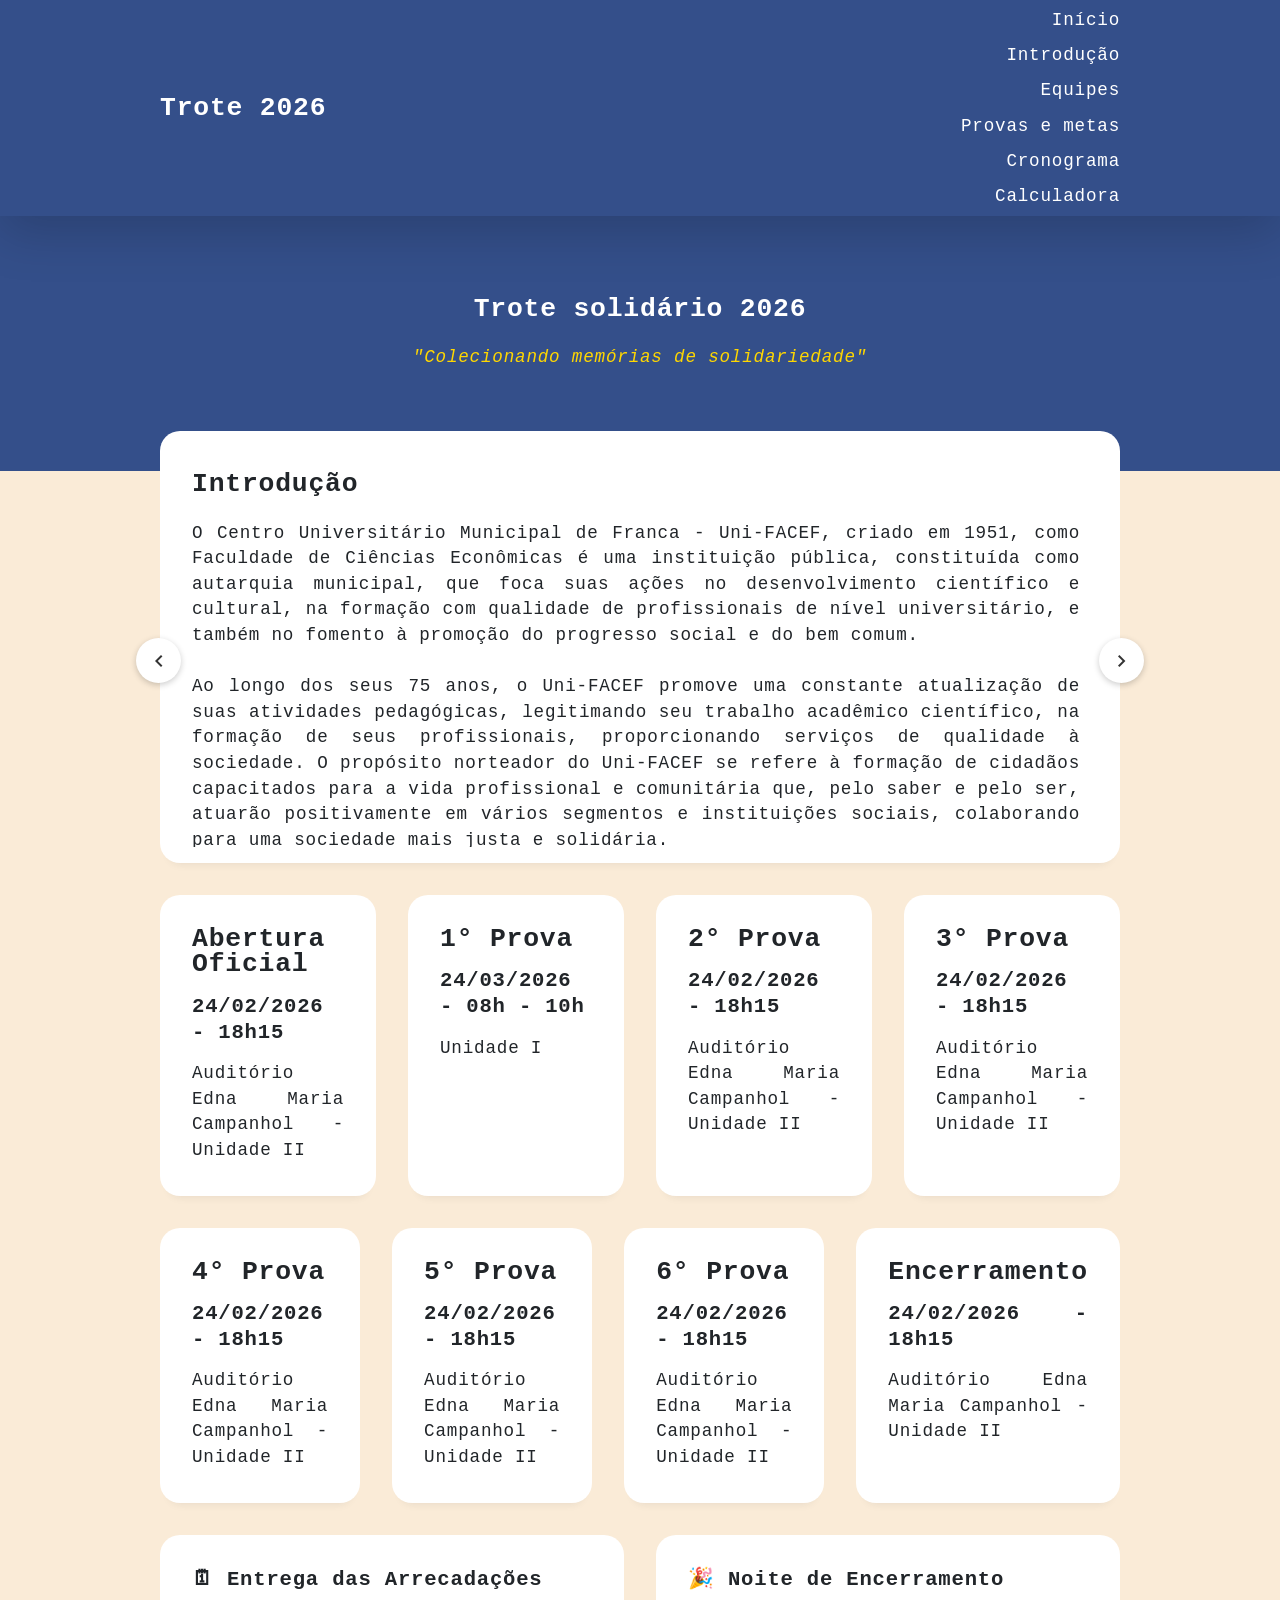
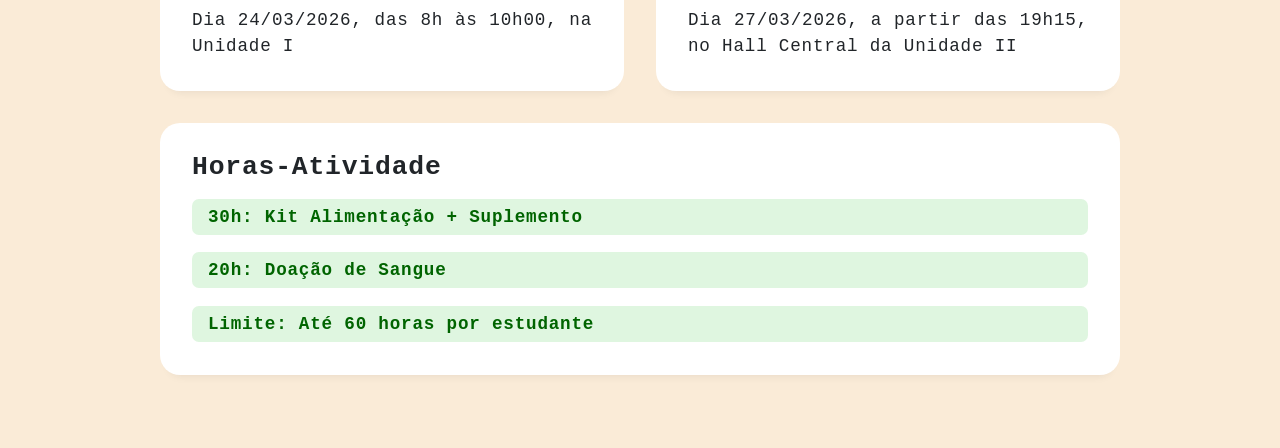
==== index.html @ 021a2d8d "initial" ====
<!DOCTYPE html>
<html lang="pt-BR">
    <head>
        <!-- Meta data -->
        <meta charset="UTF-8">
        <meta name="title" content="Trote solidário 2026">
        <meta name="description" content="Trote solidário 2026">
        <meta name="viewport" content="width=device-width, initial-scale=1.0">
        <!-- CSS and statis files -->
        <link rel="stylesheet" href="./css/styles.css" >
        <!-- Google fonts -->
        <link rel="preconnect" href="https://fonts.googleapis.com">
        <link rel="preconnect" href="https://fonts.gstatic.com" crossorigin>
        <link href="https://fonts.googleapis.com/css2?family=Montserrat:ital@0;1&family=Mulish:ital,wght@0,200..1000;1,200..1000&family=Ubuntu+Mono:ital,wght@0,400;0,700;1,400;1,700&family=Ubuntu+Sans&family=Ubuntu+Sans+Mono:ital,wght@0,400..700;1,400..700&family=Ubuntu:ital,wght@0,300;0,400;0,500;0,700;1,300;1,400;1,500;1,700&display=swap" rel="stylesheet">
        <!-- Icons -->
        <link href="https://fonts.googleapis.com/css2?family=Material+Symbols+Outlined" rel="stylesheet">
        <link rel="stylesheet" href="https://cdn.jsdelivr.net/npm/bootstrap-icons@1.13.1/font/bootstrap-icons.min.css">
        <!-- Favicon -->
        <link rel="shortcut icon" href="https://ava-grad.unifacef.com.br/pluginfile.php/1/core_admin/favicon/64x64/1707216088/unifacef.png" />
        <!-- Title -->
        <title>Trote solidário 2026</title>
    </head>
    <body>
        <nav class="menu container"> <!-- Menu de navegação -->
            <div class="nav-main">
                <h1>Trote 2026</h1>
                <div class="menu-itens">
                    <a href="index.html">Início</a>
                    <a href="introducao.html">Introdução</a>
                    <!-- <a href="formato.html">Formato</a> -->
                    <a href="equipes.html">Equipes</a>
                    <a href="provas-e-metas.html">Provas e metas</a>
                    <!-- <a href="integragao.html">Integração</a> -->
                    <a href="cronograma.html">Cronograma</a>
                    <a href="calculadora.html">Calculadora</a>
                </div>
            </div>
        </nav>
        <header class="container">
            <div class="flex-column">
                <div class="banner">
                    <h2>Trote solidário 2026</h2>
                    <em>"Colecionando memórias de solidariedade"</em>
                </div>
            </div>
        </header>
        <main> <!-- Múltiplos sections dentro do main -->

            <section class="container" style="position: relative;">
                <button class="nav-btn left" onclick="anterior()">
                    <span class="material-symbols-outlined">
                        chevron_left
                    </span>
                </button>
                <div class="card-body" style="display: flex; align-items: center;">
                    <div class="retrivedContent">
                        <h2 id="contentTitle"></h2>
                        <div id="contentDescription"></div>
                    </div>
                </div>
                <button class="nav-btn right" onclick="proximo()">
                    <span class="material-symbols-outlined">
                        chevron_right
                    </span>
                </button>
            </section>

            <section class="container">
                <div class="row">

                    <div class="card-body" data-modal-target="#modal1">
                        <h2 class="h3-card">
                            Abertura Oficial
                        </h2>
                        <h3 class="h3-card">
                            24/02/2026 - 18h15
                        </h3>
                        <p class="p-card">
                            Auditório Edna Maria Campanhol - Unidade II
                        </p>
                    </div>

                    <div class="card-body" data-modal-target="#modal2">
                        <h2 class="h3-card">
                            1° Prova
                        </h2>
                        <h3 class="h3-card">
                            24/03/2026 - 08h - 10h
                        </h3>
                        <p class="p-card">
                            Unidade I
                        </p>
                    </div>

                    <div class="card-body" data-modal-target="#modal1">
                        <h2 class="h3-card">
                            2° Prova
                        </h2>
                        <h3 class="h3-card">
                            24/02/2026 - 18h15
                        </h3>
                        <p class="p-card">
                            Auditório Edna Maria Campanhol - Unidade II
                        </p>
                    </div>

                    <div class="card-body" data-modal-target="#modal1">
                        <h2 class="h3-card">
                            3° Prova
                        </h2>
                        <h3 class="h3-card">
                            24/02/2026 - 18h15
                        </h3>
                        <p class="p-card">
                            Auditório Edna Maria Campanhol - Unidade II
                        </p>
                    </div>

                </div>
            </section>

            <section class="container">
                <div class="row">

                    <div class="card-body" data-modal-target="#modal1">
                        <h2 class="h3-card">
                            4° Prova
                        </h2>
                        <h3 class="h3-card">
                            24/02/2026 - 18h15
                        </h3>
                        <p class="p-card">
                            Auditório Edna Maria Campanhol - Unidade II
                        </p>
                    </div>

                    <div class="card-body" data-modal-target="#modal1">
                        <h2 class="h3-card">
                            5° Prova
                        </h2>
                        <h3 class="h3-card">
                            24/02/2026 - 18h15
                        </h3>
                        <p class="p-card">
                            Auditório Edna Maria Campanhol - Unidade II
                        </p>
                    </div>

                    <div class="card-body" data-modal-target="#modal1">
                        <h2 class="h3-card">
                            6° Prova
                        </h2>
                        <h3 class="h3-card">
                            24/02/2026 - 18h15
                        </h3>
                        <p class="p-card">
                            Auditório Edna Maria Campanhol - Unidade II
                        </p>
                    </div>

                    <div class="card-body" data-modal-target="#modal1">
                        <h2 class="h3-card">
                            Encerramento
                        </h2>
                        <h3 class="h3-card">
                            24/02/2026 - 18h15
                        </h3>
                        <p class="p-card">
                            Auditório Edna Maria Campanhol - Unidade II
                        </p>
                    </div>

                </div>
            </section>

            <section class="container">
                <div class="row">
                    <div class="card-body">
                        <h3 class="h3-card">
                            🗓 Entrega das Arrecadações
                        </h3>
                        <p class="p-card">
                            Dia 24/03/2026, das 8h às 10h00, na Unidade I
                        </p>
                    </div>
                    <div class="card-body">
                        <h3 class="h3-card">
                            🎉 Noite de Encerramento
                        </h3>
                        <p class="p-card">
                            Dia 27/03/2026, a partir das 19h15, no Hall Central da Unidade II

                        </p>
                    </div>
                </div>
            </section>

            <section class="container">
                <div class="card-body">
                    <h2 class="h2-card">Horas-Atividade</h2>
                    <p class="success">30h: Kit Alimentação + Suplemento</p>
                    <p class="success">20h: Doação de Sangue</p>
                    <p class="success">Limite: Até 60 horas por estudante</p>
                </div>
            </section>
        </main>
        <footer class="container">
            <p>Esse é o conteúdo da footer</p>
        </footer>
    </body>
    <!-- Modal Abertura Oficial -->
    <div id="modal1" class="modal">
        <div class="modal-content">
            <div class="modal-header">
                <h2 class="h2-card">Abertura oficial e sorteio de cores</h2>
                <span data-modal-close class="material-symbols-outlined" id="btn-close">
                    close
                </span>
            </div>
            <div class="modal-body">
                <p class="p-card">
                    A abertura oficial do Trote Solidário Uni-FACEF 2026 se dará no dia 24 de
                    fevereiro, às 18h15, no Auditório “Edna Maria Campanhol”, Unidade 2, com uma
                    fala de boas-vindas, ressaltando a importância da ação, e posteriormente será
                    realizada a apresentação do regulamento e o sorteio referente às cores, salas de
                    entrega da arrecadação e ordem de apresentação na noite de encerramento.
                </p>
                <h3 class="h3-card">Equipes e padrinhos</h3>
                <p class="p-card">
                    As equipes do Trote Solidário 2026 serão organizadas com base na estrutura das 
                    salas de aula do Uni-FACEF, agrupando em uma mesma equipe os cursos que compartilham 
                    o mesmo espaço. Considerando que os cursos possuem diferentes quantidades de alunos, 
                    as metas serão definidas proporcionalmente ao total de integrantes de cada equipe. 
                    Cada equipe será identificada por uma cor, sorteada na abertura do evento, e contará 
                    com um ou mais professores padrinhos responsáveis pelo acompanhamento. Essas informações 
                    estão apresentadas na tabela abaixo, incluindo cor, cursos, total de alunos e padrinho(s).
                </p>
                <table>
                    <thead>
                        <tr>
                            <th>Cor</th>
                            <th>Departamento/Curso</th>
                            <th>Alunos</th>
                            <th>Padrinho</th>
                        </tr>
                    </thead>
                    <tbody>
                        <tr>
                            <td> <div class="box-yellow"> </div> </td>
                            <td>Comunicação Social</td>
                            <td>54</td>
                            <td>Prof. Me. Paulo Cinti</td>
                        </tr>
                        <tr>
                            <td> <div class="box-gray"> </div> </td>
                            <td>Psicologia</td>
                            <td>51</td>
                            <td>Prof.ª Dr.ª Daniela de Figueiredo Ribeiro</td>
                        </tr>
                        <tr>
                            <td> <div class="box-orange"> </div> </td>
                            <td>Letras</td>
                            <td>24</td>
                            <td>Prof.ª Dr.ª Maria Eloisa de Souza Ivan</td>
                        </tr>
                        <tr>
                            <td> <div class="box-rouge"> </div> </td>
                            <td>Medicina</td>
                            <td>88</td>
                            <td>Prof.ª Esp. Maria Paula de Paula Nascimento</td>
                        </tr>
                        <tr>
                            <td> <div class="box-black"> </div> </td>
                            <td>Eng. Software</td>
                            <td>60</td>
                            <td>Prof. Me. Carlos Alberto Lucas</td>
                        </tr>
                        <tr>
                            <td> <div class="box-pink"> </div> </td>
                            <td>Ciências Contábeis</td>
                            <td>44</td>
                            <td>Prof.ª M.ª Letícia Faleiros Chaves Rodrigues</td>
                        </tr>
                        <tr>
                            <td> <div class="box-purple"> </div> </td>
                            <td>Engenharia Civil e de Produção</td>
                            <td>42</td>
                            <td>Prof.ª Dr.ª Ana Lúcia Bassi</td>
                        </tr>
                        <tr>
                            <td> <div class="box-green"> </div> </td>
                            <td>Ciência da Comp. + Sistemas de Inf.</td>
                            <td>61</td>
                            <td>Profa. Dra. Jaqueline Brigladori Pugliesi</td>
                        </tr>
                        <tr>
                            <td> <div class="box-red"> </div> </td>
                            <td>Administração</td>
                            <td>32</td>
                            <td>Prof. Ms. Cyro de Almeida Durigan</td>
                        </tr>
                    </tbody>
                </table>
            </div>
        </div>
    </div>
    <!-- Modal 1° Prova -->
    <div id="modal2" class="modal">
        <div class="modal-content">
            <div class="modal-header">
                <h2 class="h2-card">1° Prova: Arrecadação de alimentos</h2>
                <span data-modal-close class="material-symbols-outlined" id="btn-close">
                    close
                </span>
            </div>
            <div class="modal-body">
                <p class="p-card">
                    A Primeira Prova do Trote Solidário 2026 compõe a arrecadação de alimentos.
                    Esta prova consiste na arrecadação/doação, pelos calouros, de itens alimentícios que
                    serão posteriormente entregues a entidades e instituições francanas de assistência
                    social e suplementos alimentares destinados às atividades dos Voluntários da Saúde,
                    que atuam no Hospital de Câncer de Franca.
                    Para este ano a meta de arrecadação é composta por um Kit Alimentação por
                    cada estudante da equipe. Para pontuar como "Kit", os itens devem estar embalados em plástico transparente.
                    Cada kit completo vale a pontuação máxima proporcional da equipe.
                </p>
                <p class="p-card"><i class="bi bi-check-square"></i> 02 pacotes de 5kg de Arroz (Tipo 1)</p>
                <p class="p-card"><i class="bi bi-check-square"></i> 02 pacotes de 2kg de Feijão Carioca</p>
                <p class="p-card"><i class="bi bi-check-square"></i> 03 unidades de Óleo de Soja (900ml/1L)</p>
                <p class="p-card"><i class="bi bi-check-square"></i> 06 pacotes de Macarrão (500g)</p>
                <p class="p-card">
                    Cada curso será responsável pelo planejamento, arrecadação e armazenamento
                    prévio dos itens aqui relacionados. A entrega dos alimentos, dos suplementos
                    alimentares, bem como dos comprovantes de realização das provas da Doação de
                    Sangue e da Ação Social, para fins de pontuação, deverá ocorrer única e
                    exclusivamente, das 8h às 10h00, no dia 24/03/2026 (terça-feira), na Unidade I (Av.
                    Major Nicácio, 2433), conforme determinação deste Regulamento.
                </p>
            </div>
        </div>
    </div>
    <!-- Js -->
    <script src="./js/content.js"></script>
    <script src="./js/modal.js"></script>
</html>
---- css/styles.css ----
/* ---- STRUCT ---- */
body {
    margin: unset;
    background-color: antiquewhite;
    color: #212529 !important;
    letter-spacing: 0.05rem;
    min-height: 95vh;
    font-size: 1.1rem;
}

.container {
    padding: 0.5rem 10rem;
}

@media (max-width: 1100px) {
    .container {
        padding: 0.5rem 2rem;
    }
}

.row {
    display: flex;
    gap: 2rem;
}

@media (max-width: 500px) {
    .row {
        display: grid;
        gap: 1rem;
    }
}

header {
    background-color: #344f8a;
}

.flex-column {
    display: flex;
    flex-direction: column;
    padding: 3rem 3rem 6rem 3rem;
    text-align: center;
    color: white;
}

hr {
    color: lightgray;
}

table {
    width: 100%;
    border-collapse: collapse;
}

th, td {
    padding: 7px;
    text-align: left;
    border-bottom: 1px solid #ddd;
}
/* ---- END ---- */

/* ---- TIPOGRAFIA ---- */
h1, h2, h3, h4, p, ul, li, span, a, button, th, td, label, input {
    font-family: "Ubuntu Sans Mono", monospace;
    font-optical-sizing: auto;
    font-style: normal;
}

h1 {
    margin: 0.5rem 0;
    width: 30%;
    text-align: start;
}

.banner em {
    font-family: "Ubuntu Sans Mono", monospace;
    font-optical-sizing: auto;
    font-weight: normal;
    color: gold;
}

.h2-card, 
.h3-card,
.p-card {
    margin: 1rem 0;
    line-height: 1.6rem !important;
    text-align: justify;
}

.unstyle-list {
    list-style: none;
}

/* ---- END ---- */

/* ---- MENU ---- */
.nav-main {
    display: inherit !important;
    justify-content: inherit !important;
    align-items: inherit;
    width: 100%;
}

nav {
    display: flex;
    justify-content: space-between;
    align-items: center;
    color: white;
    text-align: end;
    box-shadow: 0 1rem 3rem rgba(0, 0, 0, 0.175);
    position: sticky;
    top: 0;
    z-index: 999;
    background-color: #344f8a;
}

.menu-itens {
    gap: 0.9rem;
    display: flex;
    width: 70%;
    line-height: 1.5rem; 
    justify-content: end !important;
}

.menu-itens a:hover {
    border-bottom: 1px solid white;
} 

@media (max-width: 1400px) {
    .menu-itens {
        display: inline-grid;
        gap: 0.7rem;
    }
}

.menu-itens>a {
    color: white;
    text-decoration: none;
}
/* ---- END ---- */

/* ---- CARD ---- */
.card-body {
    background-color: white;
    padding: 1rem 2rem;
    border-radius: 20px;
    margin: -3rem 0 4rem 0;
    box-shadow: rgba(33, 35, 38, 0.1) 0px 10px 10px -10px;
}

.row .card-body {
    width: 50%;
    cursor: pointer;
    /* border-left: 2px solid #344f8a; */
}

.row .card-body:hover {
    color: white;
    background-color:  #344f8a;
    /* border: unset; */
}

@media (max-width: 500px) {
    .row .card-body {
        width: unset;
    }
}
/* ---- END ---- */

/* ---- FOOTER ---- */
footer {
    /* color: white;
    background-color: #344f8a; */
    display: none;
}
/* ---- FOOTER ---- */

/* ---- CUSTOM ---- */
.success {
    background-color: #DFF6E0;
    padding: 0.5rem 1rem;
    border-radius: 7px;
    color: darkgreen;
    font-weight: bold;
}

.info {
    background-color: #cff4fc;
    padding: 0.5rem 1rem;
    border-radius: 7px;
    /* color: darkgreen; */
    border-left: 2px solid #344f8a;
    /* font-weight: bold; */
}
/* ---- END ---- */

/* ---- FAZER IMPLANTAÇÃO NO CSS ---- */
.form {
    display: flex;
    flex-direction: column;
    margin: auto;
    padding: 2rem;
}

.form-header {
    text-align: unset;
    margin-top: 0;

}

.form-grid {
    display: grid;
    grid-template-columns: 1fr 1fr;
    gap: 1rem;
}

.form-group {
    display: flex;
    flex-direction: column;
    gap: 0.5rem;
    margin-bottom: 1rem;
}

.btn {
    background-color: #007bff;
    color: white;
    border: 1px solid #007bff;
    padding: 0.5rem 1rem;
    border-radius: 0.3rem;
    cursor: pointer;
    font-size: 1rem;
    width: 100%;
}

input {
    border: 1px solid lightgray;
    border-radius: 0.3rem;
    font-size: 1rem;
    height: 35px;
    padding-left: 0.5rem;
}

.resultado {
    margin-top: 1rem;
    background-color: antiquewhite;
    border: 1px solid lightgray;
    padding: 0.5rem 1rem;
    border-radius: 0.3rem;
    border-left: 2px solid #007bff;
    font-size: 1rem;
}

.mx-0 {
    margin-left: 0;
    margin-right: 0;
}
.my-0 {
    margin-top: 0;
    margin-bottom: 0;
}

.text-center {
    text-align: center;
}

.timeline {
    border-left: 2px solid #2a5298; /* borda à esquerda */
    padding-left: 20px;
    margin-top: 20px;
}

.evento {
    margin-bottom: 25px; /* espaçamento fora da borda de 25px */
    position: relative; /* move o elemento HTML sem alterar elementos ao lado */
}

.evento::before { /* cria elemento fantasma - aparece como primeiro elemento */
    content: '';
    width: 12px; /* largura da bolinha */
    height: 12px; /* altura da bolinha */
    background: #ff4b2b; /* fundo da bolinha */
    border-radius: 50%; /* borda da bolinha */
    position: absolute; /* posição atual do elemento */
    left: -28px; /* desloca para esquerda */
    top: 5px; /* desloca para cima */
}
/* ---- END ---- */

@media (max-width: 1100px) {
    .menu-itens {
        display: none;
    }
}

.nav-btn {
  display: flex;
  align-items: center;
  justify-content: center;

  position: absolute;
  top: 40%;
  transform: translateY(-40%);

  width: 45px;
  height: 45px;
  border: none;
  border-radius: 50%;
  background-color: #ffffff;
  color: #333;
  cursor: pointer;
  box-shadow: 0 2px 6px rgba(0,0,0,0.2);
}

/* posições laterais */
.nav-btn.left {
  left: 8.5rem; /* metade do botão → fica “metade pra fora” */
}

.nav-btn.right {
  right: 8.5rem;
}

@media (max-width: 1100px) {
  .nav-btn.left {
    left: 0.5rem; /* ajusta o botão esquerdo para ficar mais próximo da borda */
  }
  .nav-btn.right {
    right: 0.5rem; /* ajusta o botão direito para ficar mais próximo da borda */
  }
}

.retrivedContent {
    height: 400px;
    overflow-y: auto;
    flex: 1;
    padding-right: 0.5rem;
}


/* Chrome / Edge / Safari */
/* estado normal (escondida ou mínima) */
.retrivedContent::-webkit-scrollbar {
  width: 0px;
}

/* quando o usuário passa o mouse no container */
.retrivedContent:hover::-webkit-scrollbar {
  width: 6px;
}

.retrivedContent::-webkit-scrollbar-track {
  background: transparent;
}

.retrivedContent::-webkit-scrollbar-thumb {
  background-color: rgba(0, 0, 0, 0.08);
  border-radius: 10px;
}


.modal {
  display: none;
  position: fixed;
  z-index: 1000;
  inset: 0;
  background: rgba(0,0,0,0.7);
  /* overflow-y: auto */
}

.modal.active {
  display: flex;
  align-items: center;
  justify-content: center;
}

.modal-content {
  background: #fff;
  width: 80%;
  border-radius: 20px;
  overflow: hidden;

  display: flex;
  flex-direction: column;
  max-height: 90vh;
  padding: 20px;

}

/* 🔥 importante */
.modal-body {
  flex: 1;
  overflow-y: auto;
  min-height: 0;
  padding-right: 10px;
}

.modal-header {
  display: flex;
  justify-content: space-between;
  align-items: center;
}

.modal-header #btn-close {
    cursor: pointer;
    font-size: 1.5rem;
    color: #333;
}

    .box-yellow {
        width: 100%;
        height: 2rem;
        background-color: gold;
    }

    .box-gray {
        width: 100%;
        height: 2rem;
        background-color: gray;
    }

    .box-orange {
        width: 100%;
        height: 2rem;
        background-color: darkorange;
    }

    .box-rouge {
        width: 100%;
        height: 2rem;
        background-color: darkred;
    }

    .box-black {
        width: 100%;
        height: 2rem;
        background-color: black;
    }

    .box-pink {
        width: 100%;
        height: 2rem;
        background-color: pink;
    }

    .box-purple {
        width: 100%;
        height: 2rem;
        background-color: purple;
    }

    .box-green {
        width: 100%;
        height: 2rem;
        background-color: green;
    }

    .box-red {
        width: 100%;
        height: 2rem;
        background-color: red;
    }
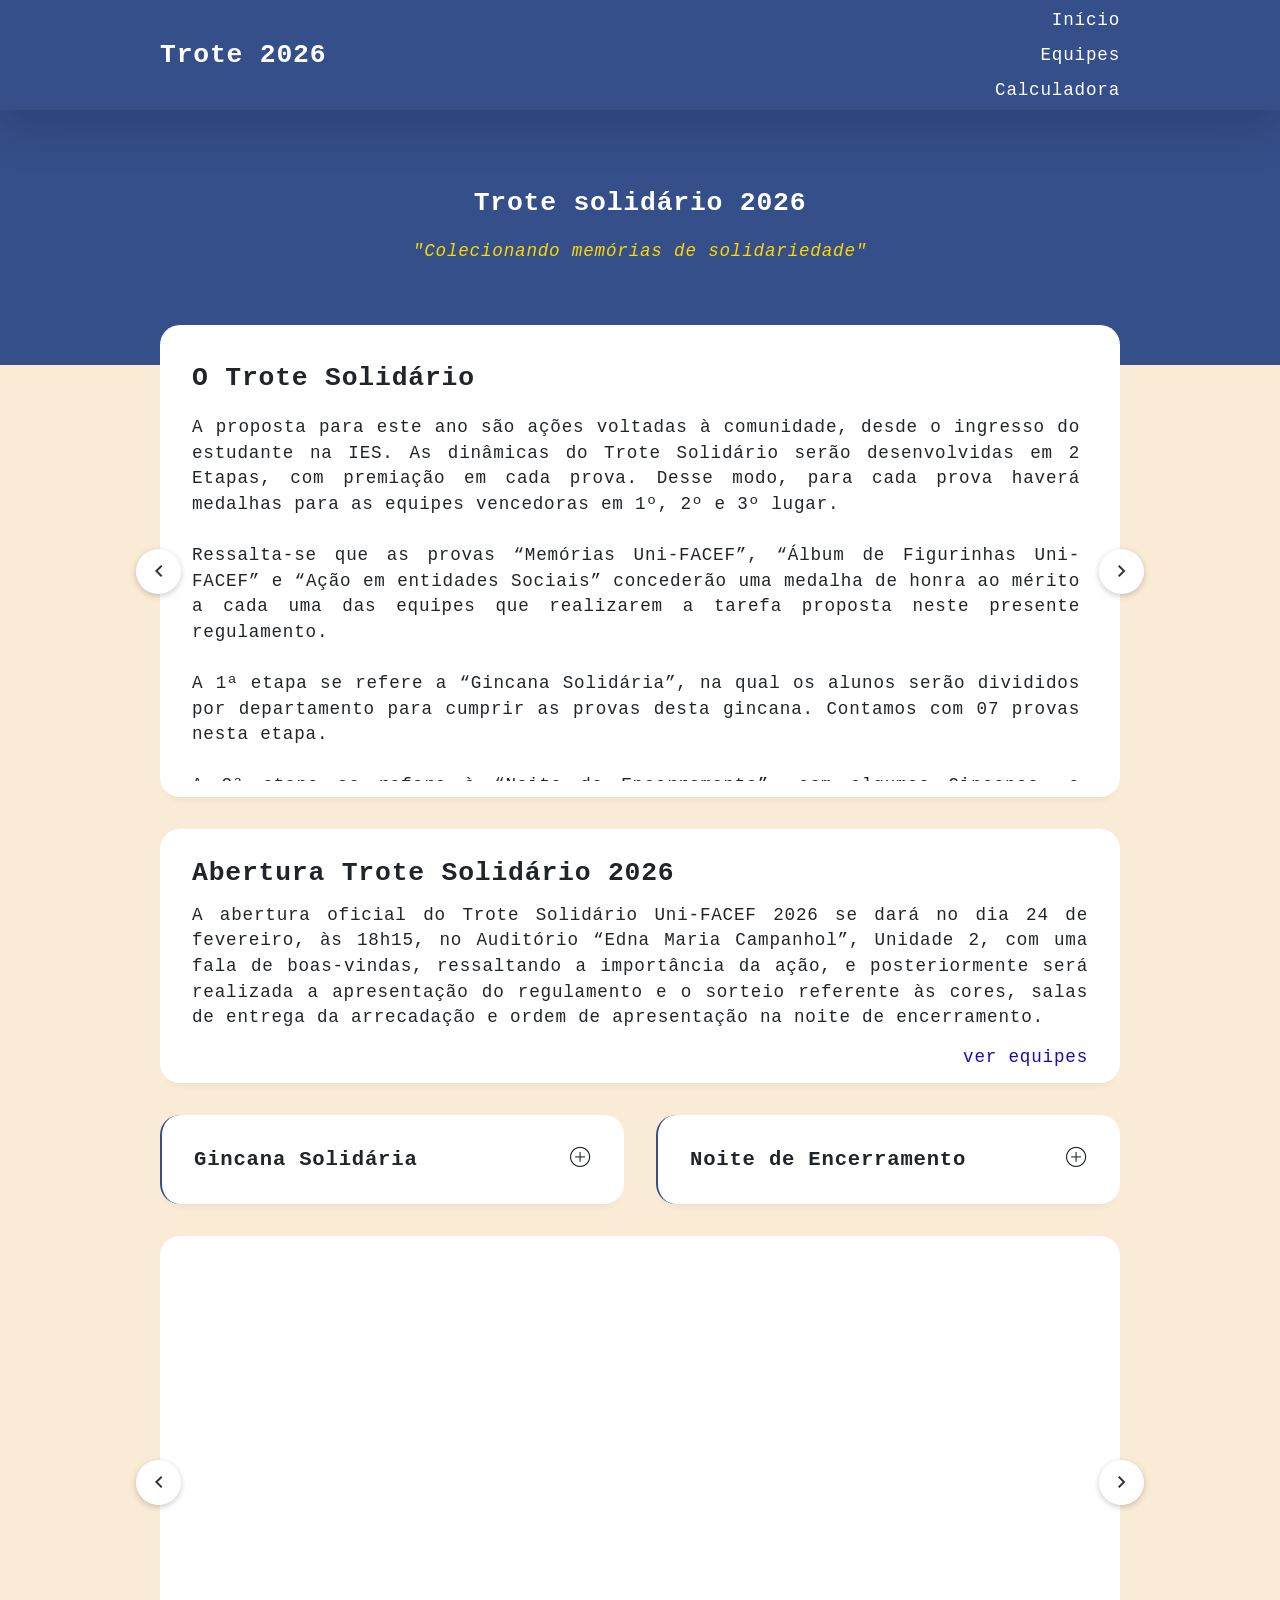
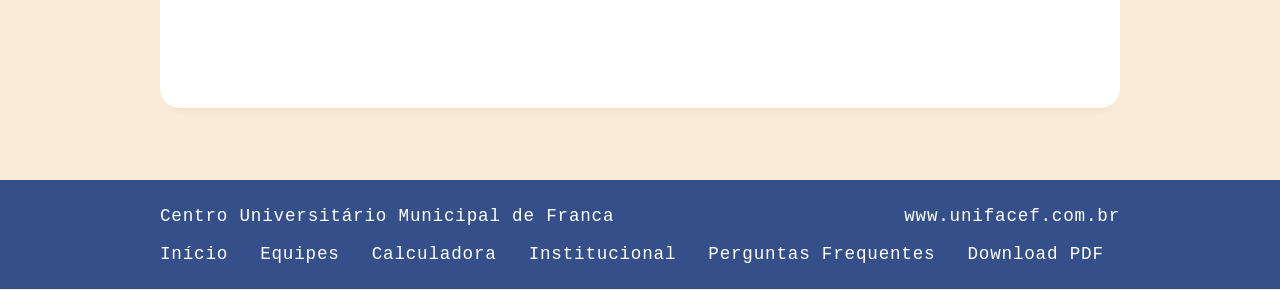
==== commit b0d2b978: "update: still working on implement all content before final style" ====
--- a/index.html
+++ b/index.html
@@ -8,6 +8,7 @@
         <meta name="viewport" content="width=device-width, initial-scale=1.0">
         <!-- CSS and statis files -->
         <link rel="stylesheet" href="./css/styles.css" >
+        <link rel="stylesheet" href="./css/common/common.css" >
         <!-- Google fonts -->
         <link rel="preconnect" href="https://fonts.googleapis.com">
         <link rel="preconnect" href="https://fonts.gstatic.com" crossorigin>
@@ -26,13 +27,8 @@
                 <h1>Trote 2026</h1>
                 <div class="menu-itens">
                     <a href="index.html">Início</a>
-                    <a href="introducao.html">Introdução</a>
-                    <!-- <a href="formato.html">Formato</a> -->
-                    <a href="equipes.html">Equipes</a>
-                    <a href="provas-e-metas.html">Provas e metas</a>
-                    <!-- <a href="integragao.html">Integração</a> -->
-                    <a href="cronograma.html">Cronograma</a>
-                    <a href="calculadora.html">Calculadora</a>
+                    <a href="pages/teams.html">Equipes</a>
+                    <a href="pages/calculator.html">Calculadora</a>
                 </div>
             </div>
         </nav>
@@ -66,135 +62,62 @@
             </section>
 
             <section class="container">
-                <div class="row">
-
-                    <div class="card-body" data-modal-target="#modal1">
-                        <h2 class="h3-card">
-                            Abertura Oficial
-                        </h2>
-                        <h3 class="h3-card">
-                            24/02/2026 - 18h15
-                        </h3>
-                        <p class="p-card">
-                            Auditório Edna Maria Campanhol - Unidade II
-                        </p>
-                    </div>
-
-                    <div class="card-body" data-modal-target="#modal2">
-                        <h2 class="h3-card">
-                            1° Prova
-                        </h2>
-                        <h3 class="h3-card">
-                            24/03/2026 - 08h - 10h
-                        </h3>
-                        <p class="p-card">
-                            Unidade I
-                        </p>
-                    </div>
-
-                    <div class="card-body" data-modal-target="#modal1">
-                        <h2 class="h3-card">
-                            2° Prova
-                        </h2>
-                        <h3 class="h3-card">
-                            24/02/2026 - 18h15
-                        </h3>
-                        <p class="p-card">
-                            Auditório Edna Maria Campanhol - Unidade II
-                        </p>
-                    </div>
-
-                    <div class="card-body" data-modal-target="#modal1">
-                        <h2 class="h3-card">
-                            3° Prova
-                        </h2>
-                        <h3 class="h3-card">
-                            24/02/2026 - 18h15
-                        </h3>
-                        <p class="p-card">
-                            Auditório Edna Maria Campanhol - Unidade II
-                        </p>
-                    </div>
+                <div class="card-body">
+
+                    <h2 class="h2-card">
+                        Abertura Trote Solidário 2026
+                    </h2>
+
+                    <p class="p-card">
+                        A abertura oficial do Trote Solidário Uni-FACEF 2026 se dará no dia 24 de
+                        fevereiro, às 18h15, no Auditório “Edna Maria Campanhol”, Unidade 2, com uma
+                        fala de boas-vindas, ressaltando a importância da ação, e posteriormente será
+                        realizada a apresentação do regulamento e o sorteio referente às cores, salas de
+                        entrega da arrecadação e ordem de apresentação na noite de encerramento.
+                    </p>
+
+                    <a href="pages/teams.html" class="text-link text-primary text-end">
+                        ver equipes
+                    </a>
 
                 </div>
             </section>
 
             <section class="container">
                 <div class="row">
-
                     <div class="card-body" data-modal-target="#modal1">
-                        <h2 class="h3-card">
-                            4° Prova
-                        </h2>
-                        <h3 class="h3-card">
-                            24/02/2026 - 18h15
+                        <h3 class="h3-card d-flex justify-content-between">
+                            Gincana Solidária <i class="bi bi-plus-circle"></i>
                         </h3>
-                        <p class="p-card">
-                            Auditório Edna Maria Campanhol - Unidade II
-                        </p>
-                    </div>
-
-                    <div class="card-body" data-modal-target="#modal1">
-                        <h2 class="h3-card">
-                            5° Prova
-                        </h2>
-                        <h3 class="h3-card">
-                            24/02/2026 - 18h15
+                    </div>
+                    <div class="card-body" data-modal-target="#modal2">
+                        <h3 class="h3-card d-flex justify-content-between">
+                            Noite de Encerramento <i class="bi bi-plus-circle"></i>
                         </h3>
-                        <p class="p-card">
-                            Auditório Edna Maria Campanhol - Unidade II
-                        </p>
-                    </div>
-
-                    <div class="card-body" data-modal-target="#modal1">
-                        <h2 class="h3-card">
-                            6° Prova
-                        </h2>
-                        <h3 class="h3-card">
-                            24/02/2026 - 18h15
-                        </h3>
-                        <p class="p-card">
-                            Auditório Edna Maria Campanhol - Unidade II
-                        </p>
-                    </div>
-
-                    <div class="card-body" data-modal-target="#modal1">
-                        <h2 class="h3-card">
-                            Encerramento
-                        </h2>
-                        <h3 class="h3-card">
-                            24/02/2026 - 18h15
-                        </h3>
-                        <p class="p-card">
-                            Auditório Edna Maria Campanhol - Unidade II
-                        </p>
-                    </div>
-
-                </div>
-            </section>
-
-            <section class="container">
-                <div class="row">
-                    <div class="card-body">
-                        <h3 class="h3-card">
-                            🗓 Entrega das Arrecadações
-                        </h3>
-                        <p class="p-card">
-                            Dia 24/03/2026, das 8h às 10h00, na Unidade I
-                        </p>
-                    </div>
-                    <div class="card-body">
-                        <h3 class="h3-card">
-                            🎉 Noite de Encerramento
-                        </h3>
-                        <p class="p-card">
-                            Dia 27/03/2026, a partir das 19h15, no Hall Central da Unidade II
-
-                        </p>
-                    </div>
-                </div>
-            </section>
-
+                    </div>
+                </div>
+            </section>
+
+            <section class="container" style="position: relative;">
+                <button class="nav-btn left" onclick="anterior()">
+                    <span class="material-symbols-outlined">
+                        chevron_left
+                    </span>
+                </button>
+                <div class="card-body" style="display: flex; align-items: center;">
+                    <div class="retrivedContent">
+                        <h2 id="contentTitle"></h2>
+                        <div id="contentDescription"></div>
+                    </div>
+                </div>
+                <button class="nav-btn right" onclick="proximo()">
+                    <span class="material-symbols-outlined">
+                        chevron_right
+                    </span>
+                </button>
+            </section>
+
+            <!-- NÃO ESQUECER DE IMPLANTAR
             <section class="container">
                 <div class="card-body">
                     <h2 class="h2-card">Horas-Atividade</h2>
@@ -202,105 +125,62 @@
                     <p class="success">20h: Doação de Sangue</p>
                     <p class="success">Limite: Até 60 horas por estudante</p>
                 </div>
-            </section>
+            </section> -->
+
         </main>
+
         <footer class="container">
-            <p>Esse é o conteúdo da footer</p>
+
+            <p class="d-flex justify-content-between">Centro Universitário Municipal de Franca
+                <a href="https://www.unifacef.com.br" class="text-link text-white" target="_blank">www.unifacef.com.br</a>
+            </p>
+            <ul class="d-flex g-2">
+                <li class="unstyle-list">
+                    <a href="index.html" class="text-link text-white">
+                        Início
+                    </a>
+                </li>
+                <li class="unstyle-list">
+                    <a href="pages/teams.html" class="text-link text-white">
+                        Equipes
+                    </a>
+                </li>
+                <li class="unstyle-list">
+                    <a href="pages/calculator.html" class="text-link text-white">
+                        Calculadora
+                    </a>
+                </li>
+                <li class="unstyle-list">
+                    <a href="pages/institucional.html" class="text-link text-white">
+                        Institucional
+                    </a>
+                </li>
+                <li class="unstyle-list">
+                    <a href="pages/faq.html" class="text-link text-white">
+                        Perguntas Frequentes
+                    </a>
+                </li>
+                <li class="unstyle-list">
+                    <a href="/" class="text-link text-white">
+                        Download PDF
+                    </a>
+                </li>
+            </ul>
+
         </footer>
+
     </body>
     <!-- Modal Abertura Oficial -->
     <div id="modal1" class="modal">
         <div class="modal-content">
             <div class="modal-header">
-                <h2 class="h2-card">Abertura oficial e sorteio de cores</h2>
+                <h2 class="h2-card">Gincana solidária</h2>
                 <span data-modal-close class="material-symbols-outlined" id="btn-close">
                     close
                 </span>
             </div>
             <div class="modal-body">
-                <p class="p-card">
-                    A abertura oficial do Trote Solidário Uni-FACEF 2026 se dará no dia 24 de
-                    fevereiro, às 18h15, no Auditório “Edna Maria Campanhol”, Unidade 2, com uma
-                    fala de boas-vindas, ressaltando a importância da ação, e posteriormente será
-                    realizada a apresentação do regulamento e o sorteio referente às cores, salas de
-                    entrega da arrecadação e ordem de apresentação na noite de encerramento.
-                </p>
-                <h3 class="h3-card">Equipes e padrinhos</h3>
-                <p class="p-card">
-                    As equipes do Trote Solidário 2026 serão organizadas com base na estrutura das 
-                    salas de aula do Uni-FACEF, agrupando em uma mesma equipe os cursos que compartilham 
-                    o mesmo espaço. Considerando que os cursos possuem diferentes quantidades de alunos, 
-                    as metas serão definidas proporcionalmente ao total de integrantes de cada equipe. 
-                    Cada equipe será identificada por uma cor, sorteada na abertura do evento, e contará 
-                    com um ou mais professores padrinhos responsáveis pelo acompanhamento. Essas informações 
-                    estão apresentadas na tabela abaixo, incluindo cor, cursos, total de alunos e padrinho(s).
-                </p>
-                <table>
-                    <thead>
-                        <tr>
-                            <th>Cor</th>
-                            <th>Departamento/Curso</th>
-                            <th>Alunos</th>
-                            <th>Padrinho</th>
-                        </tr>
-                    </thead>
-                    <tbody>
-                        <tr>
-                            <td> <div class="box-yellow"> </div> </td>
-                            <td>Comunicação Social</td>
-                            <td>54</td>
-                            <td>Prof. Me. Paulo Cinti</td>
-                        </tr>
-                        <tr>
-                            <td> <div class="box-gray"> </div> </td>
-                            <td>Psicologia</td>
-                            <td>51</td>
-                            <td>Prof.ª Dr.ª Daniela de Figueiredo Ribeiro</td>
-                        </tr>
-                        <tr>
-                            <td> <div class="box-orange"> </div> </td>
-                            <td>Letras</td>
-                            <td>24</td>
-                            <td>Prof.ª Dr.ª Maria Eloisa de Souza Ivan</td>
-                        </tr>
-                        <tr>
-                            <td> <div class="box-rouge"> </div> </td>
-                            <td>Medicina</td>
-                            <td>88</td>
-                            <td>Prof.ª Esp. Maria Paula de Paula Nascimento</td>
-                        </tr>
-                        <tr>
-                            <td> <div class="box-black"> </div> </td>
-                            <td>Eng. Software</td>
-                            <td>60</td>
-                            <td>Prof. Me. Carlos Alberto Lucas</td>
-                        </tr>
-                        <tr>
-                            <td> <div class="box-pink"> </div> </td>
-                            <td>Ciências Contábeis</td>
-                            <td>44</td>
-                            <td>Prof.ª M.ª Letícia Faleiros Chaves Rodrigues</td>
-                        </tr>
-                        <tr>
-                            <td> <div class="box-purple"> </div> </td>
-                            <td>Engenharia Civil e de Produção</td>
-                            <td>42</td>
-                            <td>Prof.ª Dr.ª Ana Lúcia Bassi</td>
-                        </tr>
-                        <tr>
-                            <td> <div class="box-green"> </div> </td>
-                            <td>Ciência da Comp. + Sistemas de Inf.</td>
-                            <td>61</td>
-                            <td>Profa. Dra. Jaqueline Brigladori Pugliesi</td>
-                        </tr>
-                        <tr>
-                            <td> <div class="box-red"> </div> </td>
-                            <td>Administração</td>
-                            <td>32</td>
-                            <td>Prof. Ms. Cyro de Almeida Durigan</td>
-                        </tr>
-                    </tbody>
-                </table>
+
             </div>
         </div>
     </div>
@@ -308,38 +188,18 @@
     <div id="modal2" class="modal">
         <div class="modal-content">
             <div class="modal-header">
-                <h2 class="h2-card">1° Prova: Arrecadação de alimentos</h2>
+                <h2 class="h2-card">Noite de encerramento</h2>
                 <span data-modal-close class="material-symbols-outlined" id="btn-close">
                     close
                 </span>
             </div>
             <div class="modal-body">
-                <p class="p-card">
-                    A Primeira Prova do Trote Solidário 2026 compõe a arrecadação de alimentos.
-                    Esta prova consiste na arrecadação/doação, pelos calouros, de itens alimentícios que
-                    serão posteriormente entregues a entidades e instituições francanas de assistência
-                    social e suplementos alimentares destinados às atividades dos Voluntários da Saúde,
-                    que atuam no Hospital de Câncer de Franca.
-                    Para este ano a meta de arrecadação é composta por um Kit Alimentação por
-                    cada estudante da equipe. Para pontuar como "Kit", os itens devem estar embalados em plástico transparente.
-                    Cada kit completo vale a pontuação máxima proporcional da equipe.
-                </p>
-                <p class="p-card"><i class="bi bi-check-square"></i> 02 pacotes de 5kg de Arroz (Tipo 1)</p>
-                <p class="p-card"><i class="bi bi-check-square"></i> 02 pacotes de 2kg de Feijão Carioca</p>
-                <p class="p-card"><i class="bi bi-check-square"></i> 03 unidades de Óleo de Soja (900ml/1L)</p>
-                <p class="p-card"><i class="bi bi-check-square"></i> 06 pacotes de Macarrão (500g)</p>
-                <p class="p-card">
-                    Cada curso será responsável pelo planejamento, arrecadação e armazenamento
-                    prévio dos itens aqui relacionados. A entrega dos alimentos, dos suplementos
-                    alimentares, bem como dos comprovantes de realização das provas da Doação de
-                    Sangue e da Ação Social, para fins de pontuação, deverá ocorrer única e
-                    exclusivamente, das 8h às 10h00, no dia 24/03/2026 (terça-feira), na Unidade I (Av.
-                    Major Nicácio, 2433), conforme determinação deste Regulamento.
-                </p>
+                
             </div>
         </div>
     </div>
     <!-- Js -->
     <script src="./js/content.js"></script>
     <script src="./js/modal.js"></script>
+    <script src="./js/spinner.js"></script>
 </html>
--- a/css/styles.css
+++ b/css/styles.css
@@ -150,14 +150,15 @@
 .row .card-body {
     width: 50%;
     cursor: pointer;
-    /* border-left: 2px solid #344f8a; */
+    border-left: 2px solid #344f8a;
 }
 
 .row .card-body:hover {
-    color: white;
+    color: white !important;
     background-color:  #344f8a;
     /* border: unset; */
 }
+
 
 @media (max-width: 500px) {
     .row .card-body {
@@ -168,9 +169,9 @@
 
 /* ---- FOOTER ---- */
 footer {
-    /* color: white;
-    background-color: #344f8a; */
-    display: none;
+    color: white;
+    background-color: #344f8a;
+    /* display: none; */
 }
 /* ---- FOOTER ---- */
 
@@ -329,7 +330,7 @@
 }
 
 .retrivedContent {
-    height: 400px;
+    height: 440px;
     overflow-y: auto;
     flex: 1;
     padding-right: 0.5rem;
--- a/css/common/common.css
+++ b/css/common/common.css
@@ -0,0 +1,67 @@
+/* Display */
+.d-flex {
+    display: flex;
+}
+
+/* Display Column */
+.d-flex-comun {
+    display: flex;
+    flex-direction: column;
+}
+
+/* Justify Content */
+.justify-content-between {
+    justify-content: space-between;
+}
+
+/* Padding */
+.p-0 {
+    padding: 0;
+}
+
+.p-1 {
+    padding: 1rem;
+}
+
+/* Margin */
+.m-auto {
+    margin: auto;
+}
+
+/* Text Align */
+.text-end {
+    display: flex;
+    justify-content: end;
+}
+
+/* Text */
+.text-link {
+    text-decoration: none;
+}
+
+.text-link:hover {
+    border-bottom: 1px solid white;
+}
+
+.text-primary {
+    color: #1a0dab;;
+}
+
+.text-white {
+    color: white;
+}
+
+/* Unstyled List */
+ul {
+    margin-block-start: 0;
+    padding-inline-start: 0;
+}
+
+/* Gap */
+.g-1 {
+    gap: 1rem;
+}
+
+.g-2 {
+    gap: 2rem;
+}
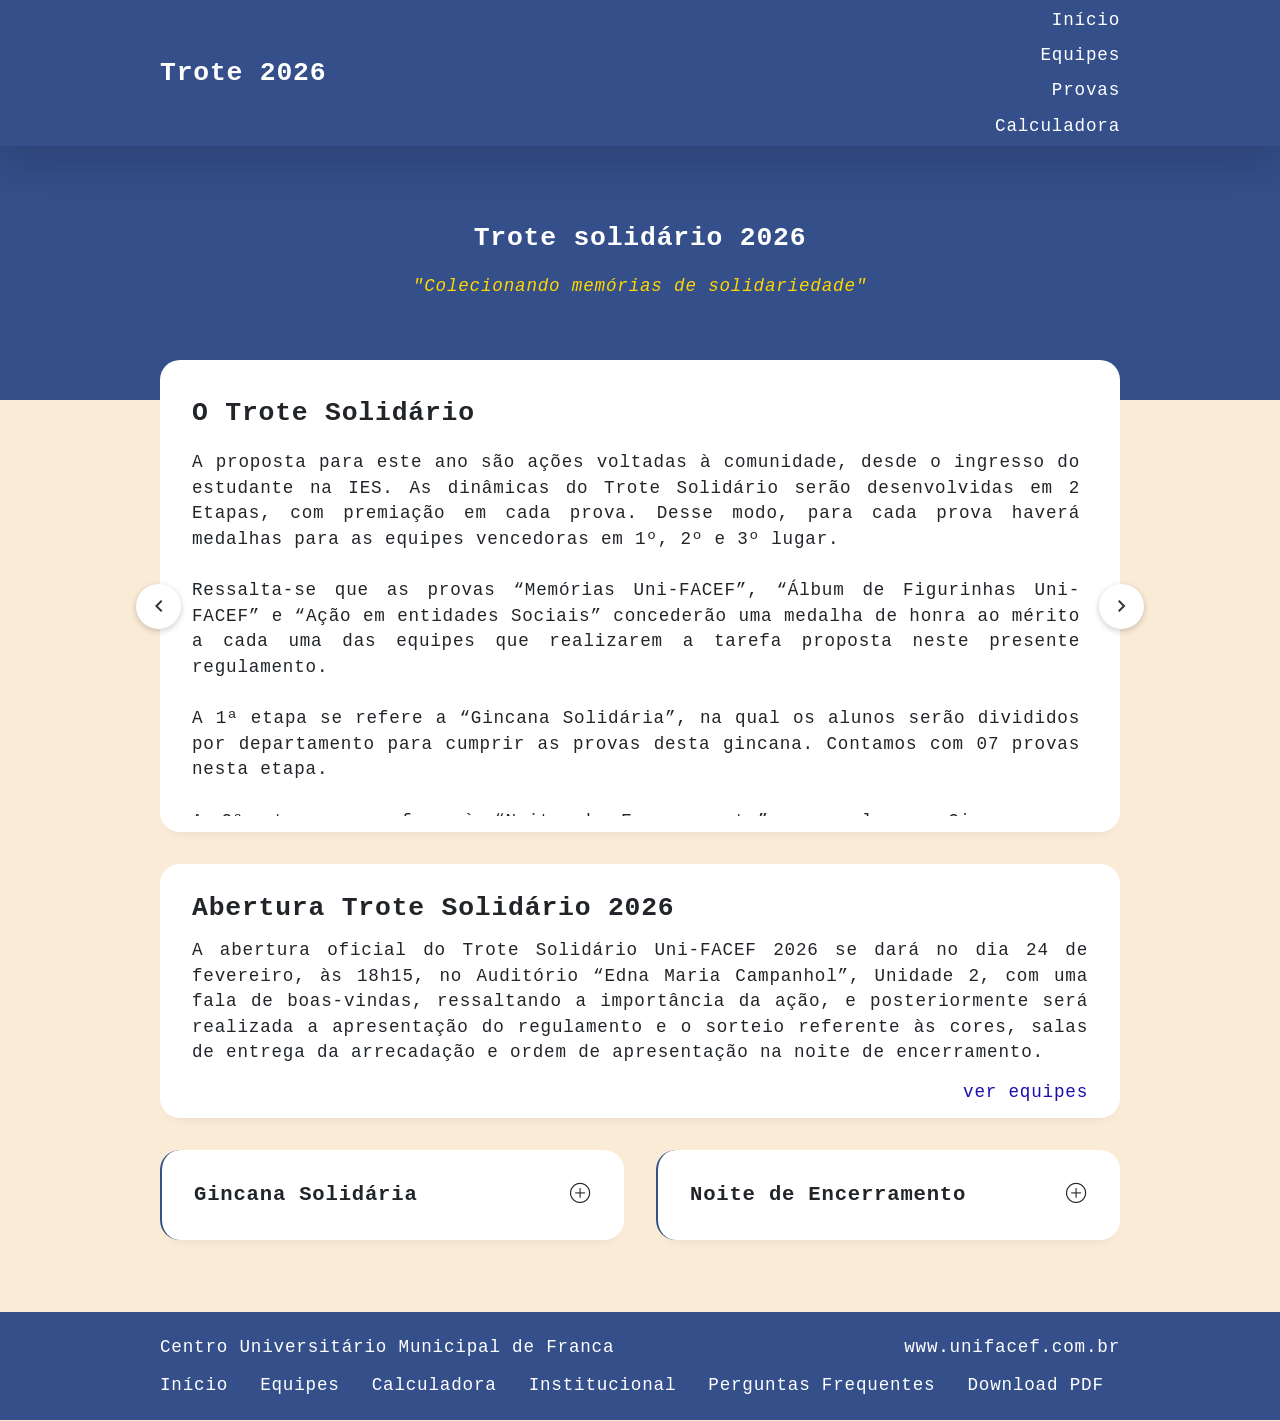
==== commit 031d4158: "updated: finished place tasks content to js" ====
--- a/index.html
+++ b/index.html
@@ -28,6 +28,7 @@
                 <div class="menu-itens">
                     <a href="index.html">Início</a>
                     <a href="pages/teams.html">Equipes</a>
+                    <a href="pages/tasks.html">Provas</a>
                     <a href="pages/calculator.html">Calculadora</a>
                 </div>
             </div>
@@ -85,36 +86,20 @@
 
             <section class="container">
                 <div class="row">
+
                     <div class="card-body" data-modal-target="#modal1">
                         <h3 class="h3-card d-flex justify-content-between">
                             Gincana Solidária <i class="bi bi-plus-circle"></i>
                         </h3>
                     </div>
+
                     <div class="card-body" data-modal-target="#modal2">
                         <h3 class="h3-card d-flex justify-content-between">
                             Noite de Encerramento <i class="bi bi-plus-circle"></i>
                         </h3>
                     </div>
+
                 </div>
-            </section>
-
-            <section class="container" style="position: relative;">
-                <button class="nav-btn left" onclick="anterior()">
-                    <span class="material-symbols-outlined">
-                        chevron_left
-                    </span>
-                </button>
-                <div class="card-body" style="display: flex; align-items: center;">
-                    <div class="retrivedContent">
-                        <h2 id="contentTitle"></h2>
-                        <div id="contentDescription"></div>
-                    </div>
-                </div>
-                <button class="nav-btn right" onclick="proximo()">
-                    <span class="material-symbols-outlined">
-                        chevron_right
-                    </span>
-                </button>
             </section>
 
             <!-- NÃO ESQUECER DE IMPLANTAR
@@ -174,7 +159,7 @@
     <div id="modal1" class="modal">
         <div class="modal-content">
             <div class="modal-header">
-                <h2 class="h2-card">Gincana solidária</h2>
+                <h2 class="h2-card">Gincana Solidária</h2>
                 <span data-modal-close class="material-symbols-outlined" id="btn-close">
                     close
                 </span>
@@ -188,7 +173,7 @@
     <div id="modal2" class="modal">
         <div class="modal-content">
             <div class="modal-header">
-                <h2 class="h2-card">Noite de encerramento</h2>
+                <h2 class="h2-card">Noite de Encerramento</h2>
                 <span data-modal-close class="material-symbols-outlined" id="btn-close">
                     close
                 </span>
--- a/css/common/common.css
+++ b/css/common/common.css
@@ -52,7 +52,7 @@
 }
 
 /* Unstyled List */
-ul {
+footer ul {
     margin-block-start: 0;
     padding-inline-start: 0;
 }
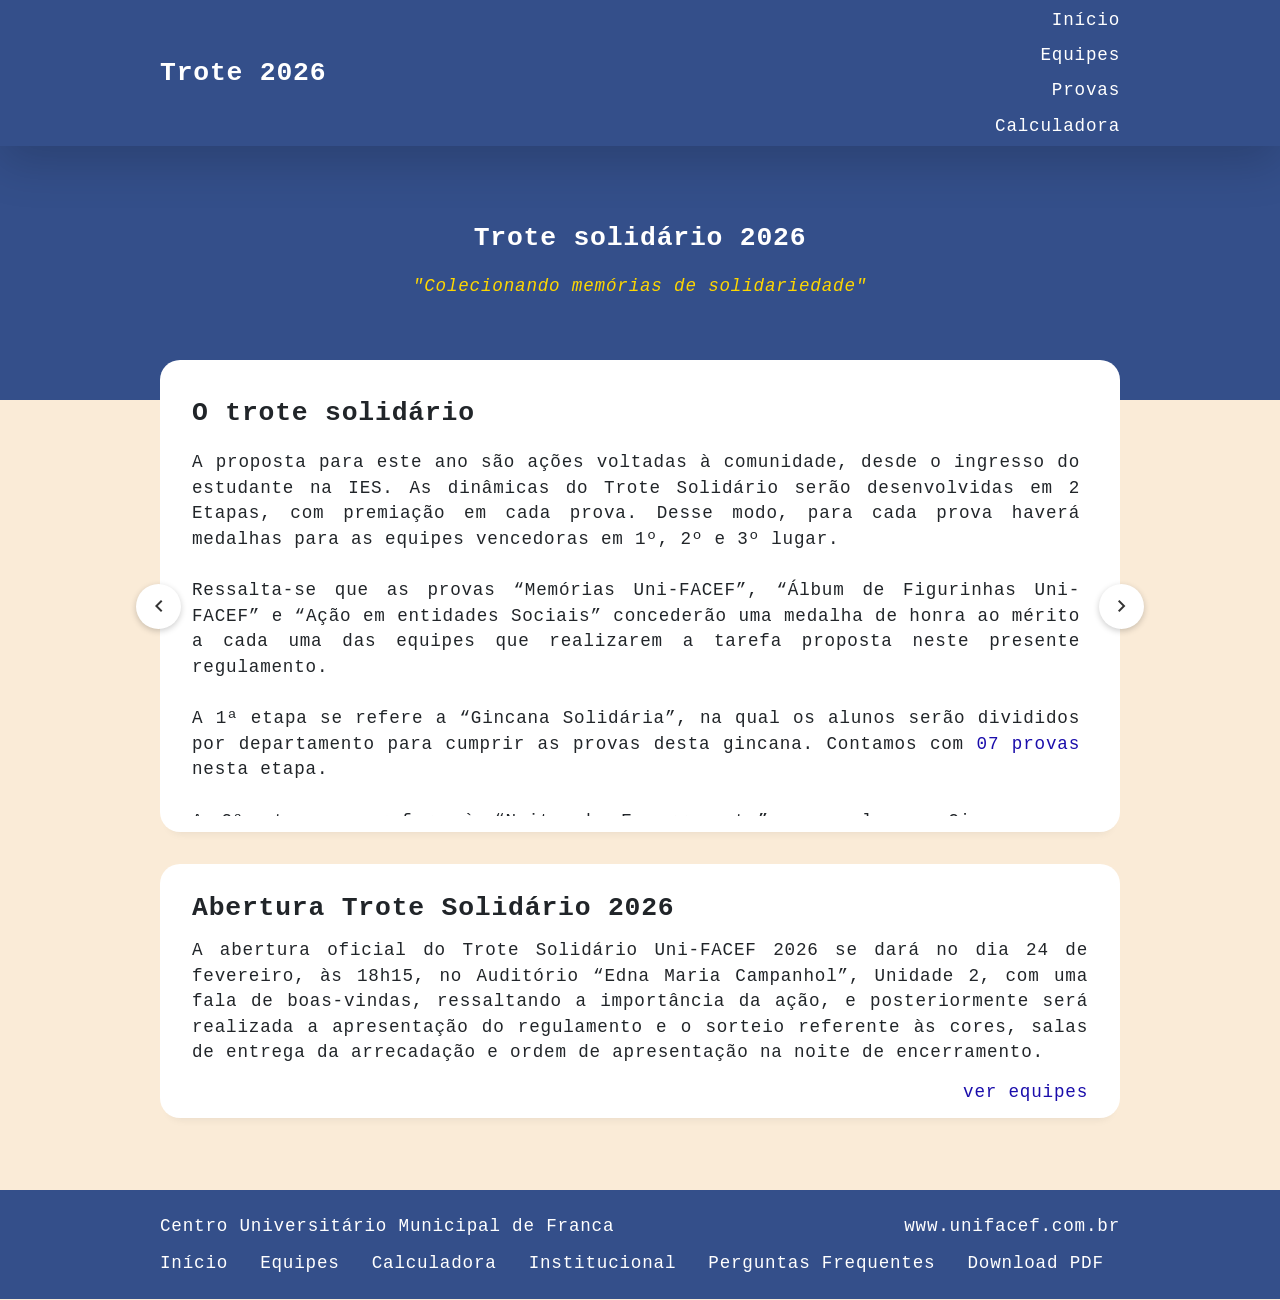
==== commit 6400a50d: "update: calculator js complete" ====
--- a/index.html
+++ b/index.html
@@ -84,7 +84,7 @@
                 </div>
             </section>
 
-            <section class="container">
+            <!-- <section class="container">
                 <div class="row">
 
                     <div class="card-body" data-modal-target="#modal1">
@@ -100,7 +100,7 @@
                     </div>
 
                 </div>
-            </section>
+            </section> -->
 
             <!-- NÃO ESQUECER DE IMPLANTAR
             <section class="container">
@@ -136,7 +136,7 @@
                     </a>
                 </li>
                 <li class="unstyle-list">
-                    <a href="pages/institucional.html" class="text-link text-white">
+                    <a href="pages/institutional.html" class="text-link text-white">
                         Institucional
                     </a>
                 </li>
@@ -156,7 +156,7 @@
 
     </body>
     <!-- Modal Abertura Oficial -->
-    <div id="modal1" class="modal">
+    <!-- <div id="modal1" class="modal">
         <div class="modal-content">
             <div class="modal-header">
                 <h2 class="h2-card">Gincana Solidária</h2>
@@ -168,9 +168,9 @@
 
             </div>
         </div>
-    </div>
+    </div> -->
     <!-- Modal 1° Prova -->
-    <div id="modal2" class="modal">
+    <!-- <div id="modal2" class="modal">
         <div class="modal-content">
             <div class="modal-header">
                 <h2 class="h2-card">Noite de Encerramento</h2>
@@ -182,7 +182,7 @@
                 
             </div>
         </div>
-    </div>
+    </div> -->
     <!-- Js -->
     <script src="./js/content.js"></script>
     <script src="./js/modal.js"></script>
--- a/css/styles.css
+++ b/css/styles.css
@@ -59,10 +59,14 @@
 /* ---- END ---- */
 
 /* ---- TIPOGRAFIA ---- */
-h1, h2, h3, h4, p, ul, li, span, a, button, th, td, label, input {
+h1, h2, h3, h4, p, ul, li, span, a, button, th, td, label, input, select, option {
     font-family: "Ubuntu Sans Mono", monospace;
     font-optical-sizing: auto;
     font-style: normal;
+}
+
+select, option {
+    font-size: 0.9rem !important;
 }
 
 h1 {
@@ -178,19 +182,34 @@
 /* ---- CUSTOM ---- */
 .success {
     background-color: #DFF6E0;
-    padding: 0.5rem 1rem;
-    border-radius: 7px;
+    padding: 0.7rem 1.1rem;
+    border-radius: 5px;
     color: darkgreen;
     font-weight: bold;
 }
 
+.warning {
+    background-color: #fff3cd;
+    color: #664d03;
+    border: 1px solid #ffe69c;
+    padding: 0.7rem 1.1rem;
+    border-radius: 5px;
+}
+
 .info {
-    background-color: #cff4fc;
-    padding: 0.5rem 1rem;
-    border-radius: 7px;
-    /* color: darkgreen; */
-    border-left: 2px solid #344f8a;
-    /* font-weight: bold; */
+    background-color: #cfe2ff;
+    border: 1px solid #9ec5fe;
+    color: #052c65;
+    padding: 0.7rem 1.1rem;
+    border-radius: 5px;
+}
+
+.danger {
+    background-color: #f8d7da;
+    color: #58151c;
+    border: 1px solid #f1aeb5;
+    padding: 0.7rem 1.1rem;
+    border-radius: 5px;
 }
 /* ---- END ---- */
 
@@ -209,8 +228,8 @@
 }
 
 .form-grid {
-    display: grid;
-    grid-template-columns: 1fr 1fr;
+    /* display: grid;
+    grid-template-columns: 1fr 1fr; */
     gap: 1rem;
 }
 
@@ -458,4 +477,4 @@
         width: 100%;
         height: 2rem;
         background-color: red;
-    }+    }
--- a/css/common/common.css
+++ b/css/common/common.css
@@ -19,6 +19,10 @@
     padding: 0;
 }
 
+.p-small {
+    padding: 0.5rem;
+}
+
 .p-1 {
     padding: 1rem;
 }
@@ -26,6 +30,10 @@
 /* Margin */
 .m-auto {
     margin: auto;
+}
+
+.mb-1 {
+    margin-bottom: 1rem;
 }
 
 /* Text Align */
@@ -65,3 +73,20 @@
 .g-2 {
     gap: 2rem;
 }
+
+/* Width */
+.w-50 {
+    width: 50%;
+}
+
+/* Border  */
+.b-1 {
+    border: 1px solid lightgray;
+    border-radius: 0.5rem;
+}
+
+/* Background  */
+.bg-white {
+    background-color: white;
+}
+
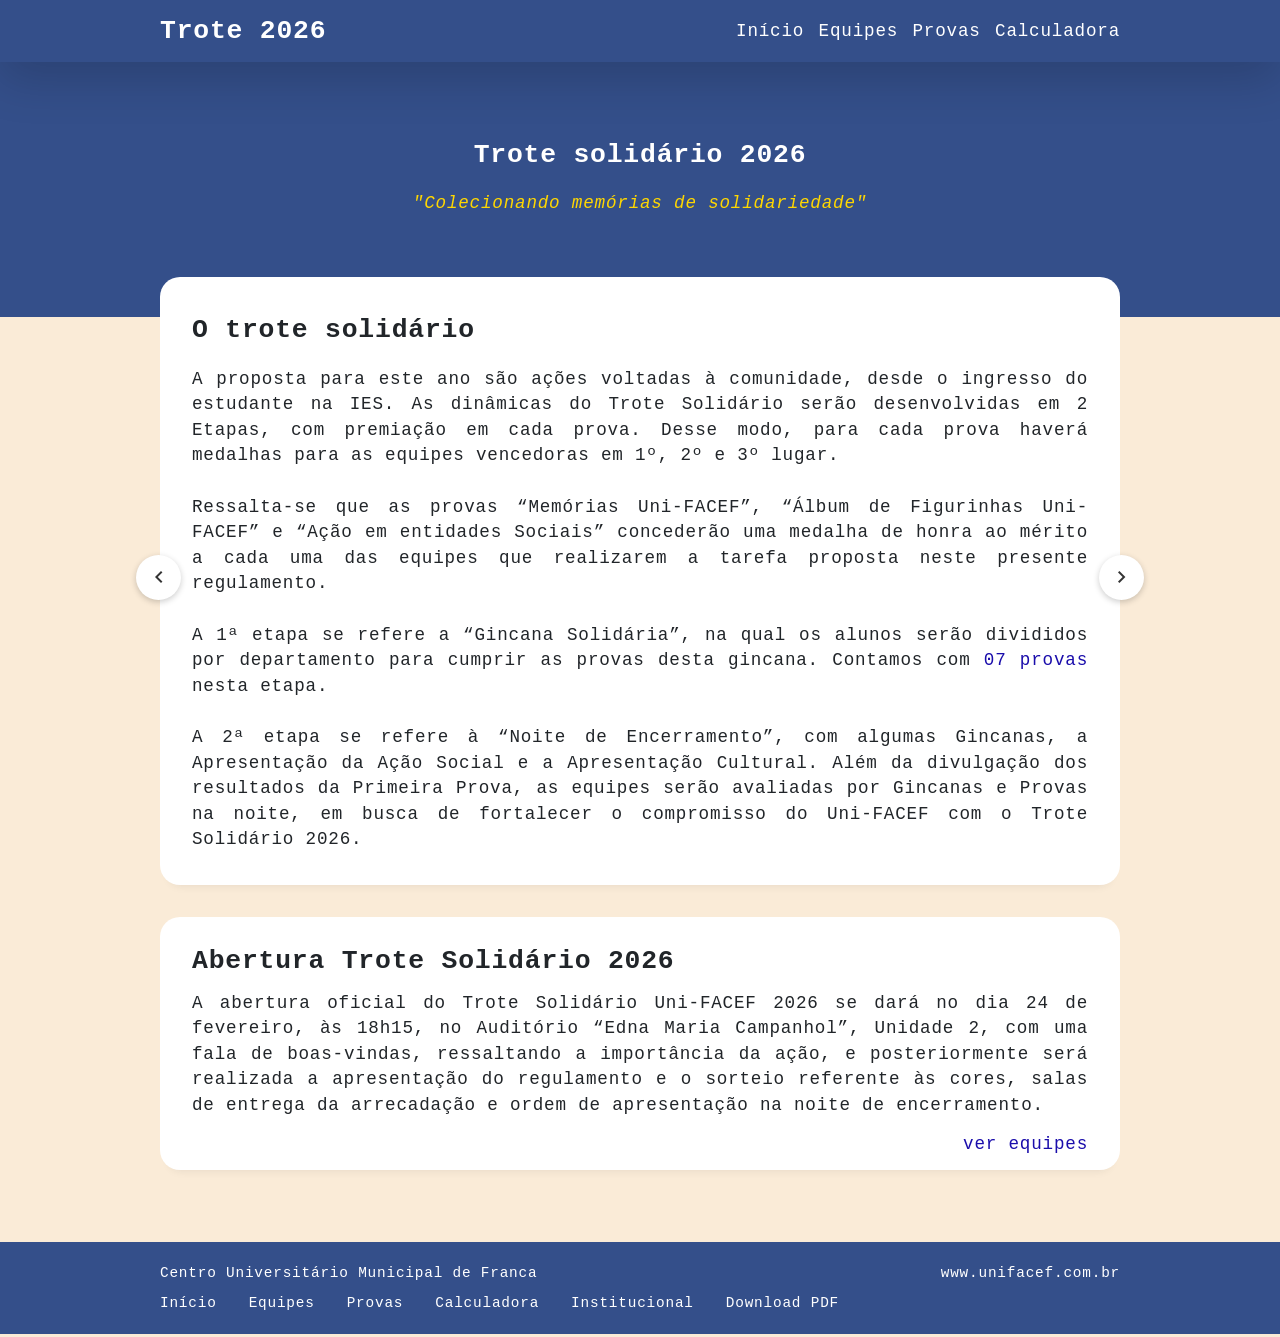
==== commit 89b7cd63: "update: css respnsive" ====
--- a/index.html
+++ b/index.html
@@ -1,108 +1,97 @@
-<!DOCTYPE html>
+<!doctype html>
 <html lang="pt-BR">
-    <head>
-        <!-- Meta data -->
-        <meta charset="UTF-8">
-        <meta name="title" content="Trote solidário 2026">
-        <meta name="description" content="Trote solidário 2026">
-        <meta name="viewport" content="width=device-width, initial-scale=1.0">
-        <!-- CSS and statis files -->
-        <link rel="stylesheet" href="./css/styles.css" >
-        <link rel="stylesheet" href="./css/common/common.css" >
-        <!-- Google fonts -->
-        <link rel="preconnect" href="https://fonts.googleapis.com">
-        <link rel="preconnect" href="https://fonts.gstatic.com" crossorigin>
-        <link href="https://fonts.googleapis.com/css2?family=Montserrat:ital@0;1&family=Mulish:ital,wght@0,200..1000;1,200..1000&family=Ubuntu+Mono:ital,wght@0,400;0,700;1,400;1,700&family=Ubuntu+Sans&family=Ubuntu+Sans+Mono:ital,wght@0,400..700;1,400..700&family=Ubuntu:ital,wght@0,300;0,400;0,500;0,700;1,300;1,400;1,500;1,700&display=swap" rel="stylesheet">
-        <!-- Icons -->
-        <link href="https://fonts.googleapis.com/css2?family=Material+Symbols+Outlined" rel="stylesheet">
-        <link rel="stylesheet" href="https://cdn.jsdelivr.net/npm/bootstrap-icons@1.13.1/font/bootstrap-icons.min.css">
-        <!-- Favicon -->
-        <link rel="shortcut icon" href="https://ava-grad.unifacef.com.br/pluginfile.php/1/core_admin/favicon/64x64/1707216088/unifacef.png" />
-        <!-- Title -->
-        <title>Trote solidário 2026</title>
-    </head>
-    <body>
-        <nav class="menu container"> <!-- Menu de navegação -->
-            <div class="nav-main">
-                <h1>Trote 2026</h1>
-                <div class="menu-itens">
-                    <a href="index.html">Início</a>
-                    <a href="pages/teams.html">Equipes</a>
-                    <a href="pages/tasks.html">Provas</a>
-                    <a href="pages/calculator.html">Calculadora</a>
-                </div>
-            </div>
-        </nav>
-        <header class="container">
-            <div class="flex-column">
-                <div class="banner">
-                    <h2>Trote solidário 2026</h2>
-                    <em>"Colecionando memórias de solidariedade"</em>
-                </div>
-            </div>
-        </header>
-        <main> <!-- Múltiplos sections dentro do main -->
+  <head>
+    <!-- Meta data -->
+    <meta charset="UTF-8" />
+    <meta name="title" content="Trote solidário 2026" />
+    <meta name="description" content="Trote solidário 2026" />
+    <meta name="viewport" content="width=device-width, initial-scale=1.0" />
+    <!-- CSS and statis files -->
+    <link rel="stylesheet" href="./css/styles.css" />
+    <link rel="stylesheet" href="./css/common/common.css" />
+    <!-- Google fonts -->
+    <link rel="preconnect" href="https://fonts.googleapis.com" />
+    <link rel="preconnect" href="https://fonts.gstatic.com" crossorigin />
+    <link
+      href="https://fonts.googleapis.com/css2?family=Montserrat:ital@0;1&family=Mulish:ital,wght@0,200..1000;1,200..1000&family=Ubuntu+Mono:ital,wght@0,400;0,700;1,400;1,700&family=Ubuntu+Sans&family=Ubuntu+Sans+Mono:ital,wght@0,400..700;1,400..700&family=Ubuntu:ital,wght@0,300;0,400;0,500;0,700;1,300;1,400;1,500;1,700&display=swap"
+      rel="stylesheet"
+    />
+    <!-- Icons -->
+    <link
+      href="https://fonts.googleapis.com/css2?family=Material+Symbols+Outlined"
+      rel="stylesheet"
+    />
+    <link
+      rel="stylesheet"
+      href="https://cdn.jsdelivr.net/npm/bootstrap-icons@1.13.1/font/bootstrap-icons.min.css"
+    />
+    <!-- Favicon -->
+    <link
+      rel="shortcut icon"
+      href="https://ava-grad.unifacef.com.br/pluginfile.php/1/core_admin/favicon/64x64/1707216088/unifacef.png"
+    />
+    <!-- Title -->
+    <title>Trote solidário 2026</title>
+  </head>
+  <body>
+    <nav class="menu container">
+      <!-- Menu de navegação -->
+      <div class="nav-main">
+        <h1>Trote 2026</h1>
+        <div class="menu-itens">
+          <a href="index.html">Início</a>
+          <a href="pages/teams.html">Equipes</a>
+          <a href="pages/tasks.html">Provas</a>
+          <a href="pages/calculator.html">Calculadora</a>
+        </div>
+      </div>
+    </nav>
+    <header class="container">
+      <div class="flex-column">
+        <div class="banner">
+          <h2>Trote solidário 2026</h2>
+          <em>"Colecionando memórias de solidariedade"</em>
+        </div>
+      </div>
+    </header>
+    <main>
+      <!-- Múltiplos sections dentro do main -->
 
-            <section class="container" style="position: relative;">
-                <button class="nav-btn left" onclick="anterior()">
-                    <span class="material-symbols-outlined">
-                        chevron_left
-                    </span>
-                </button>
-                <div class="card-body" style="display: flex; align-items: center;">
-                    <div class="retrivedContent">
-                        <h2 id="contentTitle"></h2>
-                        <div id="contentDescription"></div>
-                    </div>
-                </div>
-                <button class="nav-btn right" onclick="proximo()">
-                    <span class="material-symbols-outlined">
-                        chevron_right
-                    </span>
-                </button>
-            </section>
+      <section class="container" style="position: relative">
+        <button class="nav-btn left" onclick="anterior()">
+          <span class="material-symbols-outlined"> chevron_left </span>
+        </button>
+        <div class="card-body" style="display: flex; align-items: center">
+          <div class="retrivedContent">
+            <h2 id="contentTitle"></h2>
+            <div id="contentDescription"></div>
+          </div>
+        </div>
+        <button class="nav-btn right" onclick="proximo()">
+          <span class="material-symbols-outlined"> chevron_right </span>
+        </button>
+      </section>
 
-            <section class="container">
-                <div class="card-body">
+      <section class="container">
+        <div class="card-body">
+          <h2 class="h2-card">Abertura Trote Solidário 2026</h2>
 
-                    <h2 class="h2-card">
-                        Abertura Trote Solidário 2026
-                    </h2>
+          <p class="p-card">
+            A abertura oficial do Trote Solidário Uni-FACEF 2026 se dará no dia
+            24 de fevereiro, às 18h15, no Auditório “Edna Maria Campanhol”,
+            Unidade 2, com uma fala de boas-vindas, ressaltando a importância da
+            ação, e posteriormente será realizada a apresentação do regulamento
+            e o sorteio referente às cores, salas de entrega da arrecadação e
+            ordem de apresentação na noite de encerramento.
+          </p>
 
-                    <p class="p-card">
-                        A abertura oficial do Trote Solidário Uni-FACEF 2026 se dará no dia 24 de
-                        fevereiro, às 18h15, no Auditório “Edna Maria Campanhol”, Unidade 2, com uma
-                        fala de boas-vindas, ressaltando a importância da ação, e posteriormente será
-                        realizada a apresentação do regulamento e o sorteio referente às cores, salas de
-                        entrega da arrecadação e ordem de apresentação na noite de encerramento.
-                    </p>
+          <a href="pages/teams.html" class="text-link text-primary text-end">
+            ver equipes
+          </a>
+        </div>
+      </section>
 
-                    <a href="pages/teams.html" class="text-link text-primary text-end">
-                        ver equipes
-                    </a>
-
-                </div>
-            </section>
-
-            <!-- <section class="container">
-                <div class="row">
-
-                    <div class="card-body" data-modal-target="#modal1">
-                        <h3 class="h3-card d-flex justify-content-between">
-                            Gincana Solidária <i class="bi bi-plus-circle"></i>
-                        </h3>
-                    </div>
-
-                    <div class="card-body" data-modal-target="#modal2">
-                        <h3 class="h3-card d-flex justify-content-between">
-                            Noite de Encerramento <i class="bi bi-plus-circle"></i>
-                        </h3>
-                    </div>
-
-                </div>
-            </section> -->
-
-            <!-- NÃO ESQUECER DE IMPLANTAR
+      <!-- NÃO ESQUECER DE IMPLANTAR
             <section class="container">
                 <div class="card-body">
                     <h2 class="h2-card">Horas-Atividade</h2>
@@ -111,80 +100,51 @@
                     <p class="success">Limite: Até 60 horas por estudante</p>
                 </div>
             </section> -->
+    </main>
 
-        </main>
-
-        <footer class="container">
-
-            <p class="d-flex justify-content-between">Centro Universitário Municipal de Franca
-                <a href="https://www.unifacef.com.br" class="text-link text-white" target="_blank">www.unifacef.com.br</a>
-            </p>
-            <ul class="d-flex g-2">
-                <li class="unstyle-list">
-                    <a href="index.html" class="text-link text-white">
-                        Início
-                    </a>
-                </li>
-                <li class="unstyle-list">
-                    <a href="pages/teams.html" class="text-link text-white">
-                        Equipes
-                    </a>
-                </li>
-                <li class="unstyle-list">
-                    <a href="pages/calculator.html" class="text-link text-white">
-                        Calculadora
-                    </a>
-                </li>
-                <li class="unstyle-list">
-                    <a href="pages/institutional.html" class="text-link text-white">
-                        Institucional
-                    </a>
-                </li>
-                <li class="unstyle-list">
-                    <a href="pages/faq.html" class="text-link text-white">
-                        Perguntas Frequentes
-                    </a>
-                </li>
-                <li class="unstyle-list">
-                    <a href="/" class="text-link text-white">
-                        Download PDF
-                    </a>
-                </li>
-            </ul>
-
-        </footer>
-
-    </body>
-    <!-- Modal Abertura Oficial -->
-    <!-- <div id="modal1" class="modal">
-        <div class="modal-content">
-            <div class="modal-header">
-                <h2 class="h2-card">Gincana Solidária</h2>
-                <span data-modal-close class="material-symbols-outlined" id="btn-close">
-                    close
-                </span>
-            </div>
-            <div class="modal-body">
-
-            </div>
-        </div>
-    </div> -->
-    <!-- Modal 1° Prova -->
-    <!-- <div id="modal2" class="modal">
-        <div class="modal-content">
-            <div class="modal-header">
-                <h2 class="h2-card">Noite de Encerramento</h2>
-                <span data-modal-close class="material-symbols-outlined" id="btn-close">
-                    close
-                </span>
-            </div>
-            <div class="modal-body">
-                
-            </div>
-        </div>
-    </div> -->
+    <footer class="container">
+      <p class="d-flex justify-content-between">
+        Centro Universitário Municipal de Franca
+        <a
+          href="https://www.unifacef.com.br"
+          class="text-link text-white"
+          target="_blank"
+          >www.unifacef.com.br</a
+        >
+      </p>
+      <ul class="d-flex g-2">
+        <li class="unstyle-list">
+          <a href="index.html" class="text-link text-white"> Início </a>
+        </li>
+        <li class="unstyle-list">
+          <a href="pages/teams.html" class="text-link text-white"> Equipes </a>
+        </li>
+        <li class="unstyle-list">
+          <a href="pages/tasks.html" class="text-link text-white"> Provas </a>
+        </li>
+        <li class="unstyle-list">
+          <a href="pages/calculator.html" class="text-link text-white">
+            Calculadora
+          </a>
+        </li>
+        <li class="unstyle-list">
+          <a href="pages/institutional.html" class="text-link text-white">
+            Institucional
+          </a>
+        </li>
+        <li class="unstyle-list">
+          <a
+            href="docs/regulamento-2026.pdf"
+            class="text-link text-white"
+            target="_blank"
+          >
+            Download PDF
+          </a>
+        </li>
+      </ul>
+    </footer>
     <!-- Js -->
     <script src="./js/content.js"></script>
-    <script src="./js/modal.js"></script>
     <script src="./js/spinner.js"></script>
-</html>+  </body>
+</html>
--- a/css/styles.css
+++ b/css/styles.css
@@ -12,21 +12,9 @@
     padding: 0.5rem 10rem;
 }
 
-@media (max-width: 1100px) {
+@media (max-width: 1000px) {
     .container {
-        padding: 0.5rem 2rem;
-    }
-}
-
-.row {
-    display: flex;
-    gap: 2rem;
-}
-
-@media (max-width: 500px) {
-    .row {
-        display: grid;
-        gap: 1rem;
+        padding: 0.5rem 1.5rem;
     }
 }
 
@@ -40,10 +28,6 @@
     padding: 3rem 3rem 6rem 3rem;
     text-align: center;
     color: white;
-}
-
-hr {
-    color: lightgray;
 }
 
 table {
@@ -129,7 +113,7 @@
     border-bottom: 1px solid white;
 } 
 
-@media (max-width: 1400px) {
+@media (max-width: 1000px) {
     .menu-itens {
         display: inline-grid;
         gap: 0.7rem;
@@ -151,67 +135,14 @@
     box-shadow: rgba(33, 35, 38, 0.1) 0px 10px 10px -10px;
 }
 
-.row .card-body {
-    width: 50%;
-    cursor: pointer;
-    border-left: 2px solid #344f8a;
-}
-
-.row .card-body:hover {
-    color: white !important;
-    background-color:  #344f8a;
-    /* border: unset; */
-}
-
-
-@media (max-width: 500px) {
-    .row .card-body {
-        width: unset;
-    }
-}
 /* ---- END ---- */
 
 /* ---- FOOTER ---- */
 footer {
     color: white;
     background-color: #344f8a;
-    /* display: none; */
-}
-/* ---- FOOTER ---- */
-
-/* ---- CUSTOM ---- */
-.success {
-    background-color: #DFF6E0;
-    padding: 0.7rem 1.1rem;
-    border-radius: 5px;
-    color: darkgreen;
-    font-weight: bold;
-}
-
-.warning {
-    background-color: #fff3cd;
-    color: #664d03;
-    border: 1px solid #ffe69c;
-    padding: 0.7rem 1.1rem;
-    border-radius: 5px;
-}
-
-.info {
-    background-color: #cfe2ff;
-    border: 1px solid #9ec5fe;
-    color: #052c65;
-    padding: 0.7rem 1.1rem;
-    border-radius: 5px;
-}
-
-.danger {
-    background-color: #f8d7da;
-    color: #58151c;
-    border: 1px solid #f1aeb5;
-    padding: 0.7rem 1.1rem;
-    border-radius: 5px;
-}
-/* ---- END ---- */
+    font-size: 0.9rem !important;
+}
 
 /* ---- FAZER IMPLANTAÇÃO NO CSS ---- */
 .form {
@@ -221,16 +152,16 @@
     padding: 2rem;
 }
 
+@media (max-width: 1000px) {
+    .form {
+        padding: 0.5rem 0 !important;
+    }
+}
+
 .form-header {
     text-align: unset;
     margin-top: 0;
 
-}
-
-.form-grid {
-    /* display: grid;
-    grid-template-columns: 1fr 1fr; */
-    gap: 1rem;
 }
 
 .form-group {
@@ -261,55 +192,15 @@
 
 .resultado {
     margin-top: 1rem;
-    background-color: antiquewhite;
+    background-color: white;
     border: 1px solid lightgray;
     padding: 0.5rem 1rem;
     border-radius: 0.3rem;
     border-left: 2px solid #007bff;
-    font-size: 1rem;
-}
-
-.mx-0 {
-    margin-left: 0;
-    margin-right: 0;
-}
-.my-0 {
-    margin-top: 0;
-    margin-bottom: 0;
-}
-
-.text-center {
-    text-align: center;
-}
-
-.timeline {
-    border-left: 2px solid #2a5298; /* borda à esquerda */
-    padding-left: 20px;
-    margin-top: 20px;
-}
-
-.evento {
-    margin-bottom: 25px; /* espaçamento fora da borda de 25px */
-    position: relative; /* move o elemento HTML sem alterar elementos ao lado */
-}
-
-.evento::before { /* cria elemento fantasma - aparece como primeiro elemento */
-    content: '';
-    width: 12px; /* largura da bolinha */
-    height: 12px; /* altura da bolinha */
-    background: #ff4b2b; /* fundo da bolinha */
-    border-radius: 50%; /* borda da bolinha */
-    position: absolute; /* posição atual do elemento */
-    left: -28px; /* desloca para esquerda */
-    top: 5px; /* desloca para cima */
-}
-/* ---- END ---- */
-
-@media (max-width: 1100px) {
-    .menu-itens {
-        display: none;
-    }
-}
+    font-size: 1.1rem;
+}
+
+/* ---- END ---- */
 
 .nav-btn {
   display: flex;
@@ -332,7 +223,7 @@
 
 /* posições laterais */
 .nav-btn.left {
-  left: 8.5rem; /* metade do botão → fica “metade pra fora” */
+  left: 8.5rem;
 }
 
 .nav-btn.right {
@@ -341,140 +232,9 @@
 
 @media (max-width: 1100px) {
   .nav-btn.left {
-    left: 0.5rem; /* ajusta o botão esquerdo para ficar mais próximo da borda */
+    left: 0.5rem;
   }
   .nav-btn.right {
-    right: 0.5rem; /* ajusta o botão direito para ficar mais próximo da borda */
+    right: 0.5rem;
   }
-}
-
-.retrivedContent {
-    height: 440px;
-    overflow-y: auto;
-    flex: 1;
-    padding-right: 0.5rem;
-}
-
-
-/* Chrome / Edge / Safari */
-/* estado normal (escondida ou mínima) */
-.retrivedContent::-webkit-scrollbar {
-  width: 0px;
-}
-
-/* quando o usuário passa o mouse no container */
-.retrivedContent:hover::-webkit-scrollbar {
-  width: 6px;
-}
-
-.retrivedContent::-webkit-scrollbar-track {
-  background: transparent;
-}
-
-.retrivedContent::-webkit-scrollbar-thumb {
-  background-color: rgba(0, 0, 0, 0.08);
-  border-radius: 10px;
-}
-
-
-.modal {
-  display: none;
-  position: fixed;
-  z-index: 1000;
-  inset: 0;
-  background: rgba(0,0,0,0.7);
-  /* overflow-y: auto */
-}
-
-.modal.active {
-  display: flex;
-  align-items: center;
-  justify-content: center;
-}
-
-.modal-content {
-  background: #fff;
-  width: 80%;
-  border-radius: 20px;
-  overflow: hidden;
-
-  display: flex;
-  flex-direction: column;
-  max-height: 90vh;
-  padding: 20px;
-
-}
-
-/* 🔥 importante */
-.modal-body {
-  flex: 1;
-  overflow-y: auto;
-  min-height: 0;
-  padding-right: 10px;
-}
-
-.modal-header {
-  display: flex;
-  justify-content: space-between;
-  align-items: center;
-}
-
-.modal-header #btn-close {
-    cursor: pointer;
-    font-size: 1.5rem;
-    color: #333;
-}
-
-    .box-yellow {
-        width: 100%;
-        height: 2rem;
-        background-color: gold;
-    }
-
-    .box-gray {
-        width: 100%;
-        height: 2rem;
-        background-color: gray;
-    }
-
-    .box-orange {
-        width: 100%;
-        height: 2rem;
-        background-color: darkorange;
-    }
-
-    .box-rouge {
-        width: 100%;
-        height: 2rem;
-        background-color: darkred;
-    }
-
-    .box-black {
-        width: 100%;
-        height: 2rem;
-        background-color: black;
-    }
-
-    .box-pink {
-        width: 100%;
-        height: 2rem;
-        background-color: pink;
-    }
-
-    .box-purple {
-        width: 100%;
-        height: 2rem;
-        background-color: purple;
-    }
-
-    .box-green {
-        width: 100%;
-        height: 2rem;
-        background-color: green;
-    }
-
-    .box-red {
-        width: 100%;
-        height: 2rem;
-        background-color: red;
-    }
+}
--- a/css/common/common.css
+++ b/css/common/common.css
@@ -1,6 +1,12 @@
 /* Display */
 .d-flex {
     display: flex;
+}
+
+@media (max-width: 1100px) {
+    .d-flex {
+        display: grid;
+    }
 }
 
 /* Display Column */
@@ -36,10 +42,24 @@
     margin-bottom: 1rem;
 }
 
+.mx-0 {
+    margin-left: 0;
+    margin-right: 0;
+}
+
+.my-0 {
+    margin-top: 0;
+    margin-bottom: 0;
+}
+
 /* Text Align */
 .text-end {
     display: flex;
     justify-content: end;
+}
+
+.text-center {
+    text-align: center;
 }
 
 /* Text */
@@ -74,6 +94,12 @@
     gap: 2rem;
 }
 
+@media (max-width: 1100px) {
+    .g-1, .g-2 {
+        gap: 1rem;
+    }
+}
+
 /* Width */
 .w-50 {
     width: 50%;
